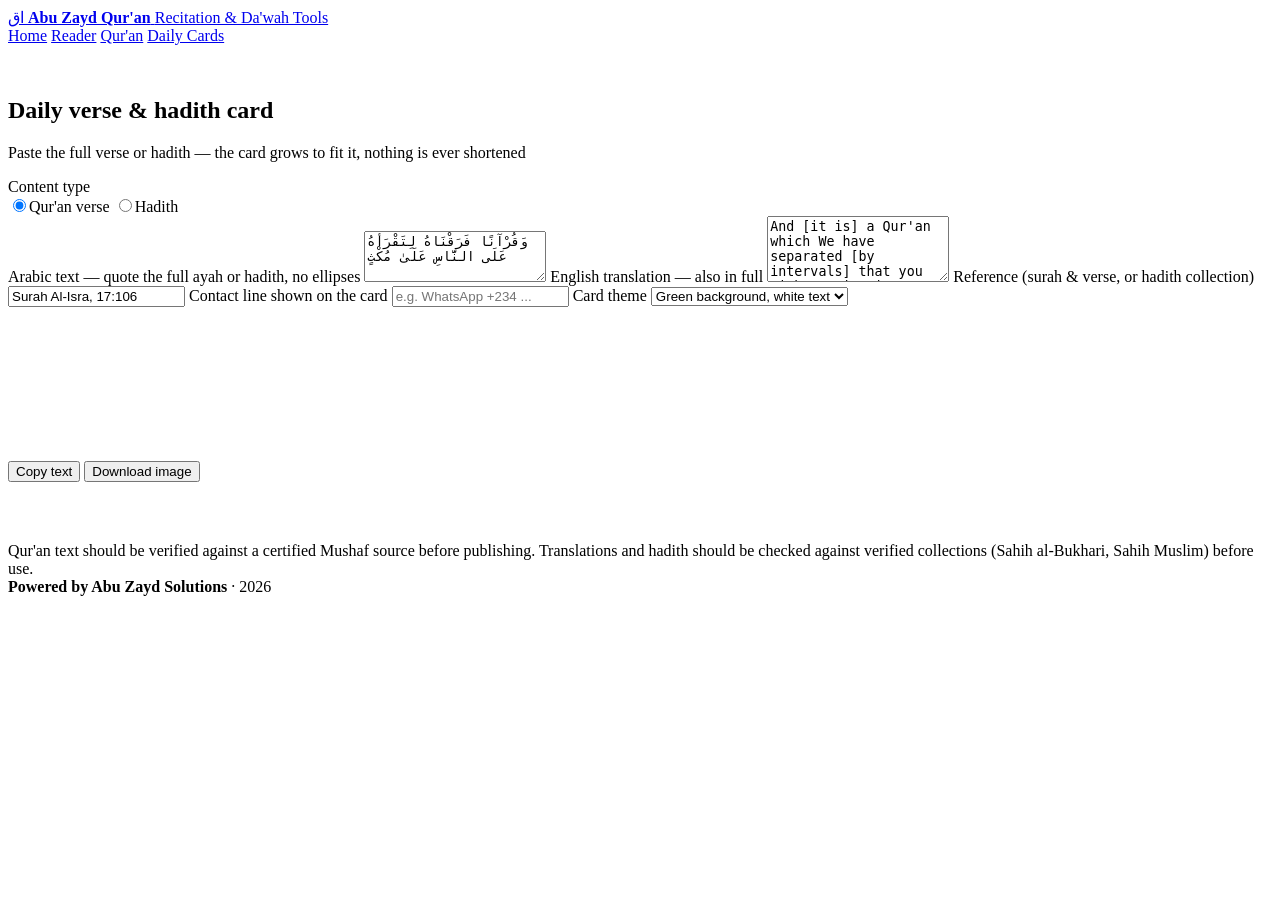
==== daily.html @ dea6d1c7 "Rename daily (1).html to daily.html" ====
<!DOCTYPE html>
<html lang="en">
<head>
<meta charset="UTF-8">
<meta name="viewport" content="width=device-width, initial-scale=1.0">
<title>Daily Cards — Abu Zayd Qur'an</title>
<link rel="stylesheet" href="css/style.css">
</head>
<body>

<header class="site-header">
  <div class="shell">
    <a href="index.html" class="brand">
      <span class="brand-mark">اق</span>
      <span class="brand-text">
        <strong>Abu Zayd Qur'an</strong>
        <span>Recitation &amp; Da'wah Tools</span>
      </span>
    </a>
    <nav class="main-nav">
      <a href="index.html">Home</a>
      <a href="reader.html">Reader</a>
      <a href="quran.html">Qur'an</a>
      <a href="daily.html" class="active">Daily Cards</a>
    </nav>
  </div>
</header>

<main>
  <div class="shell" style="padding-top:32px;padding-bottom:60px;">
    <div class="section-head">
      <h2>Daily verse &amp; hadith card</h2>
      <p>Paste the full verse or hadith — the card grows to fit it, nothing is ever shortened</p>
    </div>

    <div class="daily-layout">
      <div class="daily-form card">
        <label>Content type</label>
        <div class="radio-row">
          <label><input type="radio" name="contentType" value="verse" checked><span>Qur'an verse</span></label>
          <label><input type="radio" name="contentType" value="hadith"><span>Hadith</span></label>
        </div>

        <label for="arabicText">Arabic text — quote the full ayah or hadith, no ellipses</label>
        <textarea id="arabicText" class="arabic-field" rows="3">وَقُرْآنًا فَرَقْنَاهُ لِتَقْرَأَهُ عَلَى النَّاسِ عَلَىٰ مُكْثٍ</textarea>

        <label for="translationText">English translation — also in full</label>
        <textarea id="translationText" rows="4">And [it is] a Qur'an which We have separated [by intervals] that you might recite it to the people over a prolonged period.</textarea>

        <label for="refText">Reference (surah &amp; verse, or hadith collection)</label>
        <input id="refText" type="text" value="Surah Al-Isra, 17:106">

        <label for="phoneText">Contact line shown on the card</label>
        <input id="phoneText" type="text" placeholder="e.g. WhatsApp +234 ...">

        <label for="themeSelect">Card theme</label>
        <select id="themeSelect">
          <option value="green">Green background, white text</option>
          <option value="white">White background, green text</option>
        </select>
      </div>

      <div class="card-preview-wrap">
        <canvas id="dailyCanvas"></canvas>
        <div class="preview-actions">
          <button id="copyBtn" class="btn btn-outline btn-sm">Copy text</button>
          <button id="downloadBtn" class="btn btn-primary btn-sm">Download image</button>
        </div>
        <div id="copyFeedback" class="copy-feedback"></div>
      </div>
    </div>
  </div>
</main>

<footer class="site-footer">
  <div class="shell">
    Qur'an text should be verified against a certified Mushaf source before publishing.
    Translations and hadith should be checked against verified collections
    (Sahih al-Bukhari, Sahih Muslim) before use.
    <br>
    <strong>Powered by Abu Zayd Solutions</strong> &middot; 2026
  </div>
</footer>

<script src="js/surah-data.js"></script>
<script src="js/daily.js"></script>
</body>
</html>
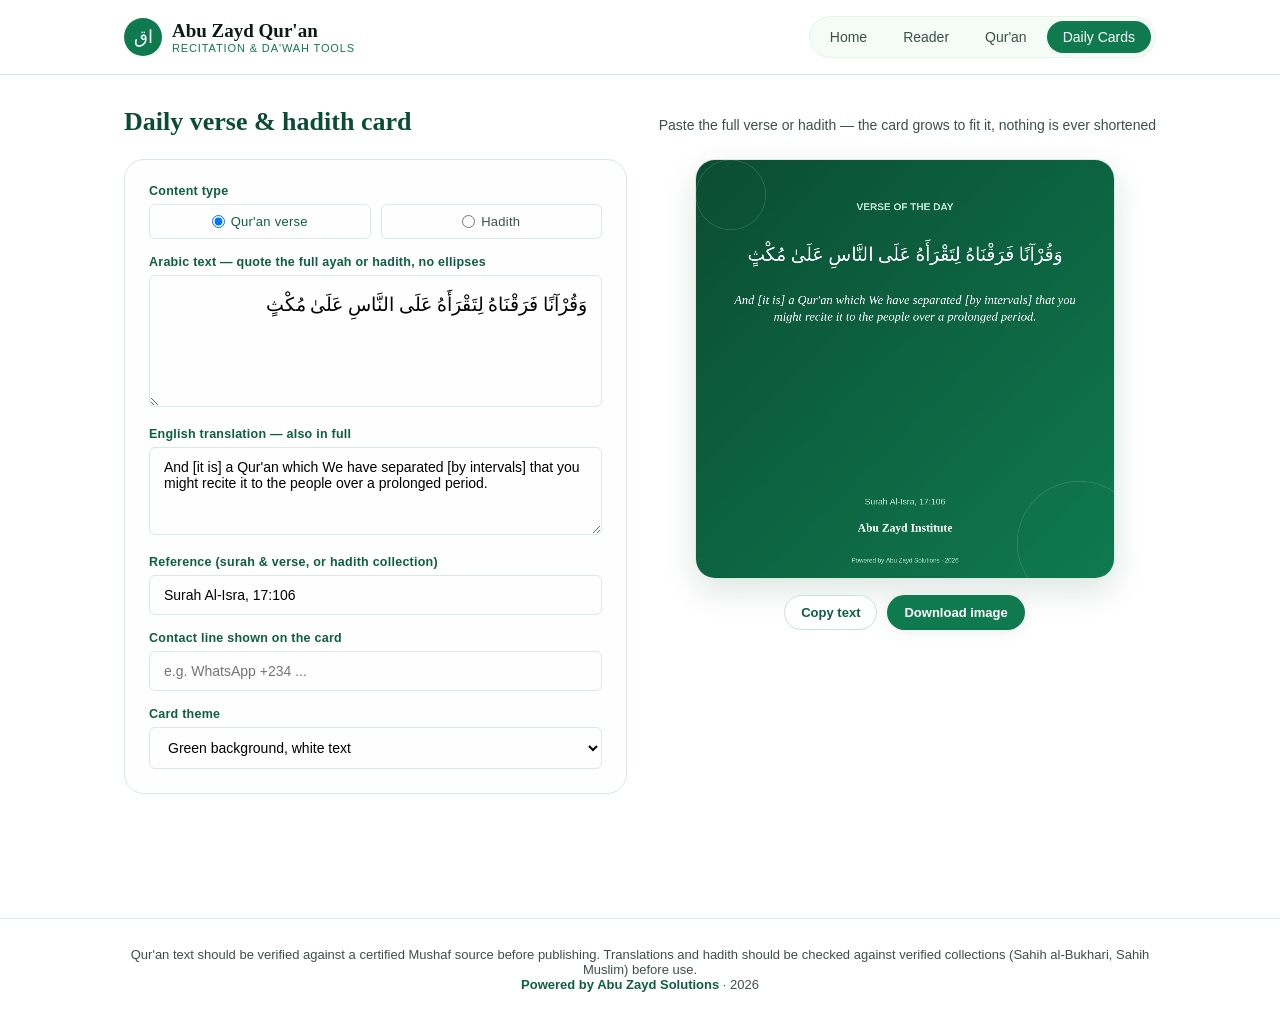
==== commit af7ef867: "Update daily.html" ====
--- a/daily.html
+++ b/daily.html
@@ -4,7 +4,7 @@
 <meta charset="UTF-8">
 <meta name="viewport" content="width=device-width, initial-scale=1.0">
 <title>Daily Cards — Abu Zayd Qur'an</title>
-<link rel="stylesheet" href="css/style.css">
+<link rel="stylesheet" href="style.css">
 </head>
 <body>
 
@@ -82,7 +82,7 @@
   </div>
 </footer>
 
-<script src="js/surah-data.js"></script>
-<script src="js/daily.js"></script>
+<script src="surah-data.js"></script>
+<script src="daily.js"></script>
 </body>
 </html>
--- a/style.css
+++ b/style.css
@@ -0,0 +1,351 @@
+/* ============================================================
+   Abu Zayd Solutions — Qur'an Recitation Platform
+   Design tokens: pure white + green, manuscript-inspired
+   ============================================================ */
+
+@import url('https://fonts.googleapis.com/css2?family=Amiri+Quran&family=Amiri:wght@400;700&family=Reem+Kufi:wght@400;500;700&family=Cormorant+Garamond:ital,wght@0,500;0,600;1,500&family=Inter:wght@400;500;600;700&display=swap');
+
+:root{
+  /* color */
+  --green-900:#0B4D34;
+  --green-800:#0E5F41;
+  --green-700:#0F7A4F;
+  --green-600:#159A62;
+  --green-500:#2FA86E;
+  --green-200:#BFE6D2;
+  --green-100:#E7F4EC;
+  --green-050:#F5FBF7;
+  --white:#FFFFFF;
+  --ink:#0E1B15;
+  --ink-soft:#3B5147;
+  --paper:#FDFEFD;
+  --line:#D9EBE1;
+
+  /* type */
+  --font-arabic:'Amiri Quran','Amiri',serif;
+  --font-arabic-kufi:'Reem Kufi',sans-serif;
+  --font-display:'Cormorant Garamond',serif;
+  --font-ui:'Inter',sans-serif;
+
+  /* rhythm */
+  --radius-sm:6px;
+  --radius-md:12px;
+  --radius-lg:20px;
+  --shadow-soft:0 2px 14px rgba(11,77,52,0.08);
+  --shadow-lift:0 12px 32px rgba(11,77,52,0.14);
+}
+
+*{box-sizing:border-box;}
+html,body{margin:0;padding:0;}
+body{
+  background:var(--white);
+  color:var(--ink);
+  font-family:var(--font-ui);
+  -webkit-font-smoothing:antialiased;
+}
+a{color:inherit;text-decoration:none;}
+img{max-width:100%;display:block;}
+button{font-family:inherit;cursor:pointer;}
+ul{list-style:none;margin:0;padding:0;}
+
+/* ---------- layout shell ---------- */
+.shell{max-width:1080px;margin:0 auto;padding:0 24px;}
+
+.site-header{
+  border-bottom:1px solid var(--line);
+  background:var(--white);
+  position:sticky;top:0;z-index:40;
+}
+.site-header .shell{
+  display:flex;align-items:center;justify-content:space-between;
+  padding-top:16px;padding-bottom:16px;
+}
+.brand{display:flex;align-items:center;gap:10px;}
+.brand-mark{
+  width:38px;height:38px;border-radius:50%;
+  background:var(--green-700);
+  display:flex;align-items:center;justify-content:center;
+  font-family:var(--font-arabic-kufi);
+  color:var(--white);font-size:18px;
+}
+.brand-text{display:flex;flex-direction:column;line-height:1.15;}
+.brand-text strong{font-family:var(--font-display);font-size:19px;font-weight:600;}
+.brand-text span{font-size:11px;letter-spacing:.08em;text-transform:uppercase;color:var(--green-700);}
+
+.main-nav{display:flex;gap:4px;background:var(--green-050);border:1px solid var(--green-100);border-radius:999px;padding:4px;}
+.main-nav a{
+  padding:8px 16px;border-radius:999px;font-size:14px;font-weight:500;color:var(--ink-soft);
+  transition:background .15s ease,color .15s ease;
+}
+.main-nav a:hover{color:var(--green-800);}
+.main-nav a.active{background:var(--green-700);color:var(--white);}
+
+.site-footer{
+  border-top:1px solid var(--line);
+  margin-top:64px;padding:28px 0;
+  text-align:center;
+  color:var(--ink-soft);
+  font-size:13px;
+}
+.site-footer strong{color:var(--green-800);}
+
+/* ---------- hero / home ---------- */
+.hero{
+  background:
+    radial-gradient(120% 140% at 100% -10%, var(--green-100) 0%, transparent 55%),
+    var(--white);
+  padding:64px 0 40px;
+  position:relative;
+  overflow:hidden;
+}
+.hero::before{
+  content:"";
+  position:absolute;inset:0;
+  background-image:repeating-linear-gradient(90deg, var(--green-100) 0 1px, transparent 1px 64px);
+  opacity:.35;
+  pointer-events:none;
+}
+.eyebrow{
+  display:inline-flex;align-items:center;gap:8px;
+  font-size:12px;letter-spacing:.12em;text-transform:uppercase;
+  color:var(--green-700);font-weight:600;margin-bottom:14px;
+}
+.eyebrow::before{content:"";width:18px;height:1px;background:var(--green-500);}
+.hero h1{
+  font-family:var(--font-display);font-weight:600;
+  font-size:clamp(32px,5vw,52px);line-height:1.08;margin:0 0 16px;color:var(--green-900);
+}
+.hero p.lede{font-size:17px;color:var(--ink-soft);max-width:520px;margin:0 0 28px;line-height:1.6;}
+.hero-cta{display:flex;gap:12px;flex-wrap:wrap;}
+
+.btn{
+  display:inline-flex;align-items:center;gap:8px;
+  padding:13px 24px;border-radius:999px;
+  font-size:14px;font-weight:600;border:1px solid transparent;
+  transition:transform .12s ease, box-shadow .12s ease, background .12s ease;
+}
+.btn:active{transform:translateY(1px);}
+.btn-primary{background:var(--green-700);color:var(--white);box-shadow:var(--shadow-soft);}
+.btn-primary:hover{background:var(--green-800);box-shadow:var(--shadow-lift);}
+.btn-outline{background:var(--white);color:var(--green-800);border-color:var(--green-200);}
+.btn-outline:hover{border-color:var(--green-700);background:var(--green-050);}
+.btn-ghost{background:transparent;color:var(--green-800);}
+.btn-ghost:hover{background:var(--green-050);}
+.btn-sm{padding:9px 16px;font-size:13px;}
+.btn[disabled]{opacity:.45;cursor:not-allowed;}
+
+/* ---------- section cards ---------- */
+.section{padding:44px 0;}
+.section-head{display:flex;align-items:baseline;justify-content:space-between;gap:16px;margin-bottom:22px;flex-wrap:wrap;}
+.section-head h2{font-family:var(--font-display);font-size:26px;font-weight:600;color:var(--green-900);margin:0;}
+.section-head p{color:var(--ink-soft);font-size:14px;margin:4px 0 0;}
+
+.grid-3{display:grid;grid-template-columns:repeat(3,1fr);gap:18px;}
+.grid-2{display:grid;grid-template-columns:1.1fr .9fr;gap:22px;}
+
+.card{
+  background:var(--paper);
+  border:1px solid var(--line);
+  border-radius:var(--radius-lg);
+  padding:24px;
+}
+.card-quiet{background:var(--green-050);border-color:var(--green-100);}
+
+.feature-card{
+  border-radius:var(--radius-lg);border:1px solid var(--line);background:var(--white);
+  padding:26px;transition:box-shadow .15s ease, transform .15s ease;
+}
+.feature-card:hover{box-shadow:var(--shadow-soft);transform:translateY(-2px);}
+.feature-card .num{
+  font-family:var(--font-arabic-kufi);font-size:13px;color:var(--green-600);
+  border:1px solid var(--green-200);border-radius:999px;width:30px;height:30px;
+  display:flex;align-items:center;justify-content:center;margin-bottom:16px;
+}
+.feature-card h3{font-family:var(--font-display);font-size:20px;margin:0 0 8px;color:var(--green-900);}
+.feature-card p{font-size:14px;color:var(--ink-soft);line-height:1.55;margin:0 0 14px;}
+
+/* ---------- daily verse preview block ---------- */
+.verse-block{
+  border-radius:var(--radius-lg);
+  background:linear-gradient(160deg,var(--green-800),var(--green-700));
+  color:var(--white);
+  padding:34px 30px;
+  position:relative;
+  overflow:hidden;
+}
+.verse-block::after{
+  content:"";position:absolute;right:-40px;bottom:-40px;width:180px;height:180px;
+  border:1px solid rgba(255,255,255,.15);border-radius:50%;
+}
+.verse-block .tag{font-size:11px;letter-spacing:.12em;text-transform:uppercase;opacity:.75;margin-bottom:14px;display:block;}
+.verse-block .arabic{font-family:var(--font-arabic);font-size:30px;line-height:2;direction:rtl;margin:0 0 16px;}
+.verse-block .translation{font-size:15px;line-height:1.6;opacity:.92;margin:0 0 18px;}
+.verse-block .ref{font-size:13px;opacity:.75;}
+
+/* ============================================================
+   READER PAGE
+   ============================================================ */
+.reader-shell{padding:20px 0 60px;}
+.reader-toolbar{
+  display:flex;align-items:center;justify-content:space-between;gap:16px;flex-wrap:wrap;
+  padding:14px 18px;border:1px solid var(--line);border-radius:var(--radius-md);
+  background:var(--green-050);margin-bottom:18px;
+}
+.reader-toolbar .group{display:flex;align-items:center;gap:8px;}
+.page-indicator{font-family:var(--font-display);font-size:18px;color:var(--green-900);min-width:110px;text-align:center;}
+.icon-btn{
+  width:38px;height:38px;border-radius:50%;border:1px solid var(--green-200);
+  background:var(--white);display:flex;align-items:center;justify-content:center;
+  color:var(--green-800);font-size:16px;transition:background .12s ease,border-color .12s ease;
+}
+.icon-btn:hover{background:var(--green-100);border-color:var(--green-500);}
+.icon-btn[disabled]{opacity:.4;cursor:not-allowed;}
+
+.mushaf-frame{
+  position:relative;
+  max-width:640px;margin:0 auto;
+  background:var(--paper);
+  border:1px solid var(--line);
+  border-radius:var(--radius-md);
+  box-shadow:var(--shadow-lift);
+  overflow:hidden;
+  user-select:none;
+}
+.mushaf-frame .page-img{
+  width:100%;display:block;
+  background:var(--green-050);
+}
+.mushaf-frame .page-fallback{
+  aspect-ratio:2/3;display:flex;flex-direction:column;align-items:center;justify-content:center;
+  gap:10px;color:var(--green-700);background:
+    repeating-linear-gradient(0deg, var(--green-050) 0 42px, var(--white) 42px 84px);
+  text-align:center;padding:24px;
+}
+.mushaf-frame .page-fallback strong{font-family:var(--font-display);font-size:20px;color:var(--green-900);}
+.mushaf-frame .page-fallback span{font-size:12px;color:var(--ink-soft);max-width:320px;}
+
+/* pointer overlay — a small marker the reciter drags or nudges
+   word-by-word and line-by-line; it never moves by itself */
+#pointerOverlay{position:absolute;inset:0;cursor:crosshair;}
+.pointer-marker{
+  position:absolute;
+  width:15%;height:5.5%;
+  min-width:56px;min-height:26px;
+  border-radius:6px;
+  background:rgba(47,168,110,0.18);
+  border:2px solid var(--green-600);
+  box-shadow:0 0 0 3px rgba(47,168,110,0.12), 0 4px 14px rgba(15,122,79,.22);
+  transform:translate(-2%,-50%);
+  cursor:grab;
+  touch-action:none;
+}
+.pointer-marker.dragging{cursor:grabbing;background:rgba(47,168,110,0.26);}
+.pointer-marker.hidden-marker{display:none;}
+
+.reader-controls{
+  display:flex;align-items:center;justify-content:center;gap:14px;
+  margin-top:16px;flex-wrap:wrap;
+}
+.pointer-controls{
+  display:flex;align-items:center;gap:6px;
+  border:1px solid var(--line);border-radius:999px;padding:6px 10px 6px 16px;background:var(--white);
+}
+.pointer-controls span{font-size:12px;color:var(--ink-soft);letter-spacing:.04em;text-transform:uppercase;margin-right:2px;}
+.pointer-controls .divider{width:1px;height:20px;background:var(--line);margin:0 4px;}
+
+.audio-panel{
+  display:flex;align-items:center;justify-content:center;gap:14px;
+  margin-top:18px;padding:14px 18px;border:1px solid var(--line);border-radius:var(--radius-md);
+  background:var(--green-050);flex-wrap:wrap;
+}
+.audio-panel audio{flex:1;min-width:200px;}
+.record-dot{width:9px;height:9px;border-radius:50%;background:#d64545;display:inline-block;margin-inline-end:6px;}
+.record-dot.live{animation:pulse 1.1s infinite;}
+@keyframes pulse{0%{opacity:1;}50%{opacity:.25;}100%{opacity:1;}}
+
+/* ============================================================
+   QUR'AN NAVIGATION PAGE
+   ============================================================ */
+.nav-toolbar{display:flex;gap:12px;margin-bottom:22px;flex-wrap:wrap;align-items:center;}
+.search-input{
+  flex:1;min-width:200px;padding:12px 16px;border-radius:999px;border:1px solid var(--line);
+  font-size:14px;background:var(--paper);
+}
+.search-input:focus{outline:none;border-color:var(--green-500);}
+
+.surah-list{
+  border:1px solid var(--line);border-radius:var(--radius-lg);overflow:hidden;background:var(--white);
+}
+.surah-row{
+  display:grid;grid-template-columns:44px 1fr auto auto;align-items:center;gap:14px;
+  padding:14px 18px;border-bottom:1px solid var(--line);
+  transition:background .12s ease;
+}
+.surah-row:last-child{border-bottom:none;}
+.surah-row:hover{background:var(--green-050);}
+.surah-index{
+  width:34px;height:34px;border-radius:50%;border:1px solid var(--green-200);
+  display:flex;align-items:center;justify-content:center;font-size:12px;color:var(--green-700);font-weight:600;
+}
+.surah-names{display:flex;flex-direction:column;}
+.surah-names .en{font-weight:600;font-size:14.5px;color:var(--ink);}
+.surah-names .ar{font-family:var(--font-arabic);font-size:16px;color:var(--green-800);direction:rtl;}
+.surah-meta{font-size:12px;color:var(--ink-soft);}
+.surah-page-btn{
+  font-size:12.5px;font-weight:600;color:var(--green-700);
+  border:1px solid var(--green-200);padding:7px 14px;border-radius:999px;background:var(--green-050);
+}
+.surah-page-btn:hover{background:var(--green-100);}
+
+/* ============================================================
+   DAILY CARD GENERATOR
+   ============================================================ */
+.daily-layout{display:grid;grid-template-columns:1fr 1fr;gap:26px;align-items:start;}
+.daily-form label{display:block;font-size:12.5px;font-weight:600;color:var(--green-800);margin:16px 0 6px;letter-spacing:.02em;}
+.daily-form label:first-child{margin-top:0;}
+.daily-form textarea,.daily-form input[type=text],.daily-form select{
+  width:100%;padding:11px 14px;border:1px solid var(--line);border-radius:var(--radius-sm);
+  font-family:var(--font-ui);font-size:14px;background:var(--paper);resize:vertical;
+}
+.daily-form textarea:focus,.daily-form input:focus,.daily-form select:focus{outline:none;border-color:var(--green-500);}
+.daily-form .arabic-field{font-family:var(--font-arabic);font-size:19px;direction:rtl;line-height:1.9;}
+.radio-row{display:flex;gap:10px;}
+.radio-row label{
+  flex:1;margin:0;display:flex;align-items:center;justify-content:center;gap:6px;
+  padding:9px;border:1px solid var(--line);border-radius:var(--radius-sm);font-weight:500;font-size:13px;
+  color:var(--ink-soft);cursor:pointer;
+}
+.radio-row input{margin:0;}
+.radio-row input:checked + span{color:var(--green-800);}
+
+.card-preview-wrap{position:sticky;top:96px;display:flex;flex-direction:column;align-items:center;gap:16px;}
+#dailyCanvas{
+  width:100%;max-width:420px;border-radius:var(--radius-lg);box-shadow:var(--shadow-lift);border:1px solid var(--line);
+}
+.preview-actions{display:flex;gap:10px;flex-wrap:wrap;justify-content:center;}
+.copy-feedback{font-size:12.5px;color:var(--green-700);font-weight:600;min-height:16px;}
+
+/* ---------- responsive ---------- */
+@media (max-width:860px){
+  .grid-3{grid-template-columns:1fr;}
+  .grid-2{grid-template-columns:1fr;}
+  .daily-layout{grid-template-columns:1fr;}
+  .card-preview-wrap{position:static;}
+  .main-nav{order:3;width:100%;justify-content:space-between;}
+  .site-header .shell{flex-wrap:wrap;}
+}
+@media (max-width:520px){
+  .hero{padding:44px 0 30px;}
+  .surah-row{grid-template-columns:34px 1fr auto;}
+  .surah-meta{display:none;}
+}
+
+/* reduced motion */
+@media (prefers-reduced-motion:reduce){
+  *{transition:none !important;animation:none !important;}
+}
+
+/* focus visibility */
+a:focus-visible,button:focus-visible,input:focus-visible,textarea:focus-visible,select:focus-visible{
+  outline:2px solid var(--green-600);outline-offset:2px;
+}
